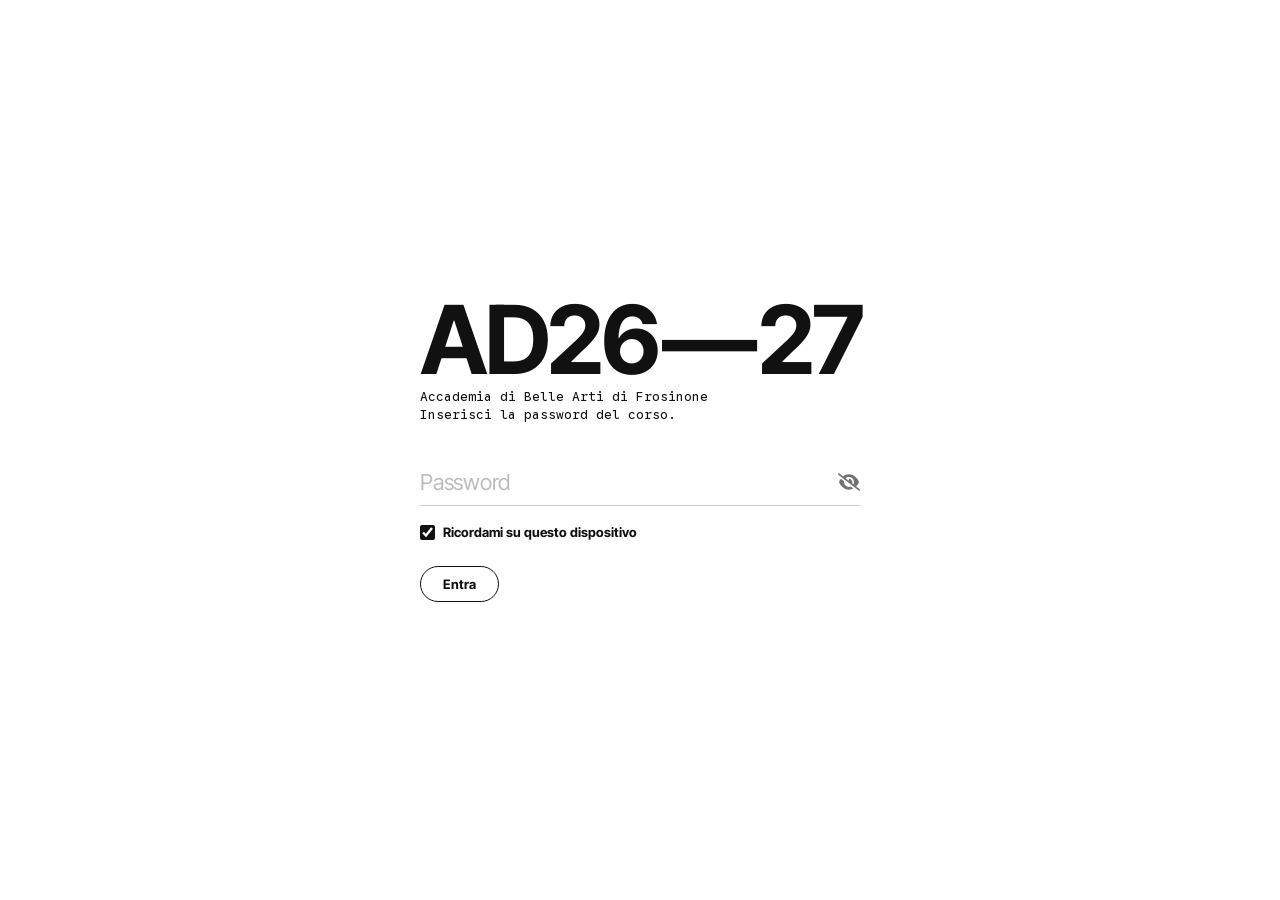
==== link.html @ f728c78e "Versione studenti 27.10 (v41): lezioni fino a W3, P2 aperta fino a 2.5; pagine Studenti e Link; pass" ====
<!DOCTYPE html>
<html class="staticrypt-html">
    <head>
        <meta name="robots" content="noindex" />
        <meta charset="utf-8" />
        <meta name="color-scheme" content="light" />
        <title>Art Direction 26/27</title>
        <meta name="viewport" content="width=device-width, initial-scale=1" />

        <!-- do not cache this page -->
        <meta http-equiv="cache-control" content="max-age=0" />
        <meta http-equiv="cache-control" content="no-cache" />
        <meta http-equiv="expires" content="0" />
        <meta http-equiv="expires" content="Tue, 01 Jan 1980 1:00:00 GMT" />
        <meta http-equiv="pragma" content="no-cache" />

        <style>
@font-face{font-family:"Inter Tight";src:url(fonts/inter-tight-latin-400-normal.woff2) format("woff2");font-weight:400}
@font-face{font-family:"Inter Tight";src:url(fonts/inter-tight-latin-700-normal.woff2) format("woff2");font-weight:700}
@font-face{font-family:"GSC";src:url(fonts/google-sans-code-latin-wght-normal.woff2) format("woff2");font-weight:100 900}
html,body{margin:0;height:100%;color-scheme:light}
.staticrypt-body{background:#fff;color:#111;font-family:"Inter Tight","Helvetica Neue",Arial,sans-serif;-webkit-font-smoothing:antialiased}
.hidden{display:none !important}
.staticrypt-content{min-height:100%;display:flex;align-items:center;justify-content:center;padding:20px;box-sizing:border-box}
.staticrypt-page{width:100%;max-width:440px}
.staticrypt-form{background:none;box-shadow:none;padding:0;margin:0}
.staticrypt-instructions{margin:0 0 34px}
.staticrypt-title{font-family:"Inter Tight","Helvetica Neue",Arial,sans-serif;font-weight:700;line-height:.8;letter-spacing:-.035em;margin:0 0 10px;white-space:nowrap;font-size:96px}.staticrypt-title .ad{display:inline-block;padding-top:.04em}.staticrypt-title .ad-dash{font-style:normal;margin-inline:.045em}
.staticrypt-instructions p:not(.staticrypt-title){font-family:"GSC",monospace;font-size:13px;line-height:1.45;margin:0;color:#111}
.staticrypt-hr{display:none}
.staticrypt-password-container{position:relative;border-bottom:1px solid #CACACA}
#staticrypt-password{width:100%;box-sizing:border-box;border:0;outline:0;background:transparent;font-family:"Inter Tight",sans-serif;font-size:22px;letter-spacing:-.01em;padding:10px 40px 10px 0;color:#111}
#staticrypt-password::placeholder{color:#bdbdbd}
.staticrypt-toggle-password-visibility{position:absolute;right:0;top:50%;transform:translateY(-50%);width:22px;height:22px;cursor:pointer;opacity:.55}
.staticrypt-remember{display:flex;align-items:center;gap:8px;font-size:13px;font-weight:700;margin:18px 0 0;cursor:pointer}
.staticrypt-remember input{width:15px;height:15px;margin:0;accent-color:#111}
.staticrypt-decrypt-button{margin-top:26px;font-family:"Inter Tight",sans-serif;font-size:13px;font-weight:700;color:#111;background:#fff;border:1px solid #111;border-radius:999px;padding:9px 22px;cursor:pointer;-webkit-appearance:none;appearance:none;transition:background .2s,color .2s}
.staticrypt-decrypt-button:hover,.staticrypt-decrypt-button:focus-visible{background:#111;color:#fff}
.staticrypt-spinner-container{height:100%;display:flex;align-items:center;justify-content:center}
.staticrypt-spinner{width:22px;height:22px;border:1.6px solid #111;border-right-color:transparent;border-radius:50%;animation:sp .8s linear infinite}
@keyframes sp{to{transform:rotate(360deg)}}
</style>
    </head>

    <body class="staticrypt-body">
        <div id="staticrypt_loading" class="staticrypt-spinner-container">
            <div class="staticrypt-spinner"></div>
        </div>

        <div id="staticrypt_content" class="staticrypt-content hidden">
            <div class="staticrypt-page">
                <div class="staticrypt-form">
                    <div class="staticrypt-instructions">
                        <p class="staticrypt-title" aria-label="Art Direction 2026–27"><span class="ad">AD26<i class="ad-dash">—</i>27</span></p>
                        <p>Accademia di Belle Arti di Frosinone<br>Inserisci la password del corso.</p>
                    </div>

                    <hr class="staticrypt-hr" />

                    <form id="staticrypt-form" action="#" method="post">
                        <div class="staticrypt-password-container">
                            <input
                                id="staticrypt-password"
                                type="password"
                                name="password"
                                placeholder="Password"
                                autofocus
                            />

                            <img
                                class="staticrypt-toggle-password-visibility"
                                alt="Show password"
                                title="Show password"
                                src="[data-uri]"
                            />
                        </div>

                        <label id="staticrypt-remember-label" class="staticrypt-remember hidden">
                            <input id="staticrypt-remember" type="checkbox" name="remember" checked />
                            Ricordami su questo dispositivo
                        </label>

                        <input type="submit" class="staticrypt-decrypt-button" value="Entra" />
                    </form>
                </div>
            </div>
        </div>

        <script>
            // these variables will be filled when generating the file - the template format is 'variable_name'
            const staticryptInitiator = ((function(){
  const exports = {};
  const cryptoEngine = ((function(){
  const exports = {};
  const { subtle } = crypto;

const IV_BITS = 16 * 8;
const HEX_BITS = 4;
const ENCRYPTION_ALGO = "AES-CBC";

/**
 * Translates between utf8 encoded hexadecimal strings
 * and Uint8Array bytes.
 */
const HexEncoder = {
    /**
     * hex string -> bytes
     * @param {string} hexString
     * @returns {Uint8Array}
     */
    parse: function (hexString) {
        if (hexString.length % 2 !== 0) throw "Invalid hexString";
        const arrayBuffer = new Uint8Array(hexString.length / 2);

        for (let i = 0; i < hexString.length; i += 2) {
            const byteValue = parseInt(hexString.substring(i, i + 2), 16);
            if (isNaN(byteValue)) {
                throw "Invalid hexString";
            }
            arrayBuffer[i / 2] = byteValue;
        }
        return arrayBuffer;
    },

    /**
     * bytes -> hex string
     * @param {Uint8Array} bytes
     * @returns {string}
     */
    stringify: function (bytes) {
        const hexBytes = [];

        for (let i = 0; i < bytes.length; ++i) {
            let byteString = bytes[i].toString(16);
            if (byteString.length < 2) {
                byteString = "0" + byteString;
            }
            hexBytes.push(byteString);
        }
        return hexBytes.join("");
    },
};

/**
 * Translates between utf8 strings and Uint8Array bytes.
 */
const UTF8Encoder = {
    parse: function (str) {
        return new TextEncoder().encode(str);
    },

    stringify: function (bytes) {
        return new TextDecoder().decode(bytes);
    },
};

/**
 * Salt and encrypt a msg with a password.
 */
async function encrypt(msg, hashedPassword) {
    // Must be 16 bytes, unpredictable, and preferably cryptographically random. However, it need not be secret.
    // https://developer.mozilla.org/en-US/docs/Web/API/SubtleCrypto/encrypt#parameters
    const iv = crypto.getRandomValues(new Uint8Array(IV_BITS / 8));

    const key = await subtle.importKey("raw", HexEncoder.parse(hashedPassword), ENCRYPTION_ALGO, false, ["encrypt"]);

    const encrypted = await subtle.encrypt(
        {
            name: ENCRYPTION_ALGO,
            iv: iv,
        },
        key,
        UTF8Encoder.parse(msg)
    );

    // iv will be 32 hex characters, we prepend it to the ciphertext for use in decryption
    return HexEncoder.stringify(iv) + HexEncoder.stringify(new Uint8Array(encrypted));
}
exports.encrypt = encrypt;

/**
 * Decrypt a salted msg using a password.
 *
 * @param {string} encryptedMsg
 * @param {string} hashedPassword
 * @returns {Promise<string>}
 */
async function decrypt(encryptedMsg, hashedPassword) {
    const ivLength = IV_BITS / HEX_BITS;
    const iv = HexEncoder.parse(encryptedMsg.substring(0, ivLength));
    const encrypted = encryptedMsg.substring(ivLength);

    const key = await subtle.importKey("raw", HexEncoder.parse(hashedPassword), ENCRYPTION_ALGO, false, ["decrypt"]);

    const outBuffer = await subtle.decrypt(
        {
            name: ENCRYPTION_ALGO,
            iv: iv,
        },
        key,
        HexEncoder.parse(encrypted)
    );

    return UTF8Encoder.stringify(new Uint8Array(outBuffer));
}
exports.decrypt = decrypt;

/**
 * Salt and hash the password so it can be stored in localStorage without opening a password reuse vulnerability.
 *
 * @param {string} password
 * @param {string} salt
 * @returns {Promise<string>}
 */
async function hashPassword(password, salt) {
    // we hash the password in multiple steps, each adding more iterations. This is because we used to allow less
    // iterations, so for backward compatibility reasons, we need to support going from that to more iterations.
    let hashedPassword = await hashLegacyRound(password, salt);

    hashedPassword = await hashSecondRound(hashedPassword, salt);

    return hashThirdRound(hashedPassword, salt);
}
exports.hashPassword = hashPassword;

/**
 * This hashes the password with 1k iterations. This is a low number, we need this function to support backwards
 * compatibility.
 *
 * @param {string} password
 * @param {string} salt
 * @returns {Promise<string>}
 */
function hashLegacyRound(password, salt) {
    return pbkdf2(password, salt, 1000, "SHA-1");
}
exports.hashLegacyRound = hashLegacyRound;

/**
 * Add a second round of iterations. This is because we used to use 1k, so for backwards compatibility with
 * remember-me/autodecrypt links, we need to support going from that to more iterations.
 *
 * @param hashedPassword
 * @param salt
 * @returns {Promise<string>}
 */
function hashSecondRound(hashedPassword, salt) {
    return pbkdf2(hashedPassword, salt, 14000, "SHA-256");
}
exports.hashSecondRound = hashSecondRound;

/**
 * Add a third round of iterations to bring total number to 600k. This is because we used to use 1k, then 15k, so for
 * backwards compatibility with remember-me/autodecrypt links, we need to support going from that to more iterations.
 *
 * @param hashedPassword
 * @param salt
 * @returns {Promise<string>}
 */
function hashThirdRound(hashedPassword, salt) {
    return pbkdf2(hashedPassword, salt, 585000, "SHA-256");
}
exports.hashThirdRound = hashThirdRound;

/**
 * Salt and hash the password so it can be stored in localStorage without opening a password reuse vulnerability.
 *
 * @param {string} password
 * @param {string} salt
 * @param {int} iterations
 * @param {string} hashAlgorithm
 * @returns {Promise<string>}
 */
async function pbkdf2(password, salt, iterations, hashAlgorithm) {
    const key = await subtle.importKey("raw", UTF8Encoder.parse(password), "PBKDF2", false, ["deriveBits"]);

    const keyBytes = await subtle.deriveBits(
        {
            name: "PBKDF2",
            hash: hashAlgorithm,
            iterations,
            salt: UTF8Encoder.parse(salt),
        },
        key,
        256
    );

    return HexEncoder.stringify(new Uint8Array(keyBytes));
}

function generateRandomSalt() {
    const bytes = crypto.getRandomValues(new Uint8Array(128 / 8));

    return HexEncoder.stringify(new Uint8Array(bytes));
}
exports.generateRandomSalt = generateRandomSalt;

async function signMessage(hashedPassword, message) {
    const key = await subtle.importKey(
        "raw",
        HexEncoder.parse(hashedPassword),
        {
            name: "HMAC",
            hash: "SHA-256",
        },
        false,
        ["sign"]
    );
    const signature = await subtle.sign("HMAC", key, UTF8Encoder.parse(message));

    return HexEncoder.stringify(new Uint8Array(signature));
}
exports.signMessage = signMessage;

function getRandomAlphanum() {
    const possibleCharacters = "abcdefghijklmnopqrstuvwxyzABCDEFGHIJKLMNOPQRSTUVWXYZ0123456789";

    let byteArray;
    let parsedInt;

    // Keep generating new random bytes until we get a value that falls
    // within a range that can be evenly divided by possibleCharacters.length
    do {
        byteArray = crypto.getRandomValues(new Uint8Array(1));
        // extract the lowest byte to get an int from 0 to 255 (probably unnecessary, since we're only generating 1 byte)
        parsedInt = byteArray[0] & 0xff;
    } while (parsedInt >= 256 - (256 % possibleCharacters.length));

    // Take the modulo of the parsed integer to get a random number between 0 and totalLength - 1
    const randomIndex = parsedInt % possibleCharacters.length;

    return possibleCharacters[randomIndex];
}

/**
 * Generate a random string of a given length.
 *
 * @param {int} length
 * @returns {string}
 */
function generateRandomString(length) {
    let randomString = "";

    for (let i = 0; i < length; i++) {
        randomString += getRandomAlphanum();
    }

    return randomString;
}
exports.generateRandomString = generateRandomString;

  return exports;
})());
const codec = ((function(){
  const exports = {};
  /**
 * Initialize the codec with the provided cryptoEngine - this return functions to encode and decode messages.
 *
 * @param cryptoEngine - the engine to use for encryption / decryption
 */
function init(cryptoEngine) {
    const exports = {};

    /**
     * Top-level function for encoding a message.
     * Includes password hashing, encryption, and signing.
     *
     * @param {string} msg
     * @param {string} password
     * @param {string} salt
     *
     * @returns {string} The encoded text
     */
    async function encode(msg, password, salt) {
        const hashedPassword = await cryptoEngine.hashPassword(password, salt);

        const encrypted = await cryptoEngine.encrypt(msg, hashedPassword);

        // we use the hashed password in the HMAC because this is effectively what will be used a password (so we can store
        // it in localStorage safely, we don't use the clear text password)
        const hmac = await cryptoEngine.signMessage(hashedPassword, encrypted);

        return hmac + encrypted;
    }
    exports.encode = encode;

    /**
     * Encode using a password that has already been hashed. This is useful to encode multiple messages in a row, that way
     * we don't need to hash the password multiple times.
     *
     * @param {string} msg
     * @param {string} hashedPassword
     *
     * @returns {string} The encoded text
     */
    async function encodeWithHashedPassword(msg, hashedPassword) {
        const encrypted = await cryptoEngine.encrypt(msg, hashedPassword);

        // we use the hashed password in the HMAC because this is effectively what will be used a password (so we can store
        // it in localStorage safely, we don't use the clear text password)
        const hmac = await cryptoEngine.signMessage(hashedPassword, encrypted);

        return hmac + encrypted;
    }
    exports.encodeWithHashedPassword = encodeWithHashedPassword;

    /**
     * Top-level function for decoding a message.
     * Includes signature check and decryption.
     *
     * @param {string} signedMsg
     * @param {string} hashedPassword
     * @param {string} salt
     * @param {int} backwardCompatibleAttempt
     * @param {string} originalPassword
     *
     * @returns {Object} {success: true, decoded: string} | {success: false, message: string}
     */
    async function decode(signedMsg, hashedPassword, salt, backwardCompatibleAttempt = 0, originalPassword = "") {
        const encryptedHMAC = signedMsg.substring(0, 64);
        const encryptedMsg = signedMsg.substring(64);
        const decryptedHMAC = await cryptoEngine.signMessage(hashedPassword, encryptedMsg);

        if (decryptedHMAC !== encryptedHMAC) {
            // we have been raising the number of iterations in the hashing algorithm multiple times, so to support the old
            // remember-me/autodecrypt links we need to try bringing the old hashes up to speed.
            originalPassword = originalPassword || hashedPassword;
            if (backwardCompatibleAttempt === 0) {
                const updatedHashedPassword = await cryptoEngine.hashThirdRound(originalPassword, salt);

                return decode(signedMsg, updatedHashedPassword, salt, backwardCompatibleAttempt + 1, originalPassword);
            }
            if (backwardCompatibleAttempt === 1) {
                let updatedHashedPassword = await cryptoEngine.hashSecondRound(originalPassword, salt);
                updatedHashedPassword = await cryptoEngine.hashThirdRound(updatedHashedPassword, salt);

                return decode(signedMsg, updatedHashedPassword, salt, backwardCompatibleAttempt + 1, originalPassword);
            }

            return { success: false, message: "Signature mismatch" };
        }

        return {
            success: true,
            decoded: await cryptoEngine.decrypt(encryptedMsg, hashedPassword),
        };
    }
    exports.decode = decode;

    return exports;
}
exports.init = init;

  return exports;
})());
const decode = codec.init(cryptoEngine).decode;

/**
 * Initialize the staticrypt module, that exposes functions callbable by the password_template.
 *
 * @param {{
 *  staticryptEncryptedMsgUniqueVariableName: string,
 *  isRememberEnabled: boolean,
 *  rememberDurationInDays: number,
 *  staticryptSaltUniqueVariableName: string,
 * }} staticryptConfig - object of data that is stored on the password_template at encryption time.
 *
 * @param {{
 *  rememberExpirationKey: string,
 *  rememberPassphraseKey: string,
 *  replaceHtmlCallback: function,
 *  clearLocalStorageCallback: function,
 * }} templateConfig - object of data that can be configured by a custom password_template.
 */
function init(staticryptConfig, templateConfig) {
    const exports = {};

    /**
     * Decrypt our encrypted page, replace the whole HTML.
     *
     * @param {string} hashedPassword
     * @returns {Promise<boolean>}
     */
    async function decryptAndReplaceHtml(hashedPassword) {
        const { staticryptEncryptedMsgUniqueVariableName, staticryptSaltUniqueVariableName } = staticryptConfig;
        const { replaceHtmlCallback } = templateConfig;

        const result = await decode(
            staticryptEncryptedMsgUniqueVariableName,
            hashedPassword,
            staticryptSaltUniqueVariableName
        );
        if (!result.success) {
            return false;
        }
        const plainHTML = result.decoded;

        // if the user configured a callback call it, otherwise just replace the whole HTML
        if (typeof replaceHtmlCallback === "function") {
            replaceHtmlCallback(plainHTML);
        } else {
            document.write(plainHTML);
            document.close();
        }

        return true;
    }

    /**
     * Attempt to decrypt the page and replace the whole HTML.
     *
     * @param {string} password
     * @param {boolean} isRememberChecked
     *
     * @returns {Promise<{isSuccessful: boolean, hashedPassword?: string}>} - we return an object, so that if we want to
     *   expose more information in the future we can do it without breaking the password_template
     */
    async function handleDecryptionOfPage(password, isRememberChecked) {
        const { staticryptSaltUniqueVariableName } = staticryptConfig;

        // decrypt and replace the whole page
        const hashedPassword = await cryptoEngine.hashPassword(password, staticryptSaltUniqueVariableName);
        return handleDecryptionOfPageFromHash(hashedPassword, isRememberChecked);
    }
    exports.handleDecryptionOfPage = handleDecryptionOfPage;

    async function handleDecryptionOfPageFromHash(hashedPassword, isRememberChecked) {
        const { isRememberEnabled, rememberDurationInDays } = staticryptConfig;
        const { rememberExpirationKey, rememberPassphraseKey } = templateConfig;

        const isDecryptionSuccessful = await decryptAndReplaceHtml(hashedPassword);

        if (!isDecryptionSuccessful) {
            return {
                isSuccessful: false,
                hashedPassword,
            };
        }

        // remember the hashedPassword and set its expiration if necessary
        if (isRememberEnabled && isRememberChecked) {
            window.localStorage.setItem(rememberPassphraseKey, hashedPassword);

            // set the expiration if the duration isn't 0 (meaning no expiration)
            if (rememberDurationInDays > 0) {
                window.localStorage.setItem(
                    rememberExpirationKey,
                    (new Date().getTime() + rememberDurationInDays * 24 * 60 * 60 * 1000).toString()
                );
            }
        }

        return {
            isSuccessful: true,
            hashedPassword,
        };
    }
    exports.handleDecryptionOfPageFromHash = handleDecryptionOfPageFromHash;

    /**
     * Clear localstorage from staticrypt related values
     */
    function clearLocalStorage() {
        const { clearLocalStorageCallback, rememberExpirationKey, rememberPassphraseKey } = templateConfig;

        if (typeof clearLocalStorageCallback === "function") {
            clearLocalStorageCallback();
        } else {
            localStorage.removeItem(rememberPassphraseKey);
            localStorage.removeItem(rememberExpirationKey);
        }
    }

    async function handleDecryptOnLoad() {
        let isSuccessful = await decryptOnLoadFromUrl();

        if (!isSuccessful) {
            isSuccessful = await decryptOnLoadFromRememberMe();
        }

        return { isSuccessful };
    }
    exports.handleDecryptOnLoad = handleDecryptOnLoad;

    /**
     * Clear storage if we are logging out
     *
     * @returns {boolean} - whether we logged out
     */
    function logoutIfNeeded() {
        const logoutKey = "staticrypt_logout";

        // handle logout through query param
        const queryParams = new URLSearchParams(window.location.search);
        if (queryParams.has(logoutKey)) {
            clearLocalStorage();
            return true;
        }

        // handle logout through URL fragment
        const hash = window.location.hash.substring(1);
        if (hash.includes(logoutKey)) {
            clearLocalStorage();
            return true;
        }

        return false;
    }

    /**
     * To be called on load: check if we want to try to decrypt and replace the HTML with the decrypted content, and
     * try to do it if needed.
     *
     * @returns {Promise<boolean>} true if we derypted and replaced the whole page, false otherwise
     */
    async function decryptOnLoadFromRememberMe() {
        const { rememberDurationInDays } = staticryptConfig;
        const { rememberExpirationKey, rememberPassphraseKey } = templateConfig;

        // if we are login out, terminate
        if (logoutIfNeeded()) {
            return false;
        }

        // if there is expiration configured, check if we're not beyond the expiration
        if (rememberDurationInDays && rememberDurationInDays > 0) {
            const expiration = localStorage.getItem(rememberExpirationKey),
                isExpired = expiration && new Date().getTime() > parseInt(expiration);

            if (isExpired) {
                clearLocalStorage();
                return false;
            }
        }

        const hashedPassword = localStorage.getItem(rememberPassphraseKey);

        if (hashedPassword) {
            // try to decrypt
            const isDecryptionSuccessful = await decryptAndReplaceHtml(hashedPassword);

            // if the decryption is unsuccessful the password might be wrong - silently clear the saved data and let
            // the user fill the password form again
            if (!isDecryptionSuccessful) {
                clearLocalStorage();
                return false;
            }

            return true;
        }

        return false;
    }

    async function decryptOnLoadFromUrl() {
        const passwordKey = "staticrypt_pwd";
        const rememberMeKey = "remember_me";

        // try to get the password from the query param (for backward compatibility - we now want to avoid this method,
        // since it sends the hashed password to the server which isn't needed)
        const queryParams = new URLSearchParams(window.location.search);
        const hashedPasswordQuery = queryParams.get(passwordKey);
        const rememberMeQuery = queryParams.get(rememberMeKey);

        const urlFragment = window.location.hash.substring(1);
        // get the password from the url fragment
        const hashedPasswordRegexMatch = urlFragment.match(new RegExp(passwordKey + "=([^&]*)"));
        const hashedPasswordFragment = hashedPasswordRegexMatch ? hashedPasswordRegexMatch[1] : null;
        const rememberMeFragment = urlFragment.includes(rememberMeKey);

        const hashedPassword = hashedPasswordFragment || hashedPasswordQuery;
        const rememberMe = rememberMeFragment || rememberMeQuery;

        if (hashedPassword) {
            return handleDecryptionOfPageFromHash(hashedPassword, rememberMe);
        }

        return false;
    }

    return exports;
}
exports.init = init;

  return exports;
})());
            const templateError = "Password non corretta",
                templateToggleAltShow = "Show password",
                templateToggleAltHide = "Hide password",
                isRememberEnabled = true,
                staticryptConfig = {"staticryptEncryptedMsgUniqueVariableName":"[base64]","isRememberEnabled":true,"rememberDurationInDays":30,"staticryptSaltUniqueVariableName":"b821e0aa10d270e2ea5f87ff5c4ee084"};

            // you can edit these values to customize some of the behavior of StatiCrypt
            const templateConfig = {
                rememberExpirationKey: "staticrypt_expiration",
                rememberPassphraseKey: "staticrypt_passphrase",
                replaceHtmlCallback: function (html) {
                    // 27.10: la pagina resta nascosta finché style.css non è caricato (niente lampo di testo senza stile), come in Design editoriale
                    html = html.replace(/<head([^>]*)>/i, '<head$1><style id="sc-pre">html{visibility:hidden}</style>');
                    html = html.replace(/<body([^>]*)>/i, '<body$1><scr' + 'ipt>(function(){var s=document.getElementById("sc-pre");if(s)s.remove();})();<\/script>');
                    document.write(html);
                    document.close();
                },
                clearLocalStorageCallback: null,
            };

            // init the staticrypt engine
            const staticrypt = staticryptInitiator.init(staticryptConfig, templateConfig);

            const SESSION_KEY = "staticrypt_sessione";

            // try to automatically decrypt on load if there is a saved password
            window.onload = async function () {
                let { isSuccessful } = await staticrypt.handleDecryptOnLoad();

                // 27.10: senza «Ricordami» la password vale per la sessione del browser (sessionStorage),
                // così passando tra Lezioni, Studenti e Link non viene richiesta di nuovo
                if (!isSuccessful) {
                    let h = null;
                    try { h = sessionStorage.getItem(SESSION_KEY); } catch (e) {}
                    if (h) {
                        ({ isSuccessful } = await staticrypt.handleDecryptionOfPageFromHash(h, false));
                        if (!isSuccessful) { try { sessionStorage.removeItem(SESSION_KEY); } catch (e) {} }
                    }
                }

                // if we didn't decrypt anything on load, show the password prompt. Otherwise the content has already been
                // replaced, no need to do anything
                if (!isSuccessful) {
                    // hide loading screen
                    document.getElementById("staticrypt_loading").classList.add("hidden");
                    document.getElementById("staticrypt_content").classList.remove("hidden");
                    document.getElementById("staticrypt-password").focus();

                    // show the remember me checkbox
                    if (isRememberEnabled) {
                        document.getElementById("staticrypt-remember-label").classList.remove("hidden");
                    }
                }
            };

            // toggle password visibility
            const toggleIcon = document.querySelector(".staticrypt-toggle-password-visibility");
            // these two icons are coming from FontAwesome
            const imgSrcEyeClosed =
                "[data-uri]";
            const imgSrcEyeOpened =
                "[data-uri]";
            toggleIcon.addEventListener("click", function () {
                const passwordInput = document.getElementById("staticrypt-password");
                if (passwordInput.type === "password") {
                    passwordInput.type = "text";
                    toggleIcon.src = imgSrcEyeOpened;
                    toggleIcon.alt = templateToggleAltHide;
                    toggleIcon.title = templateToggleAltHide;
                } else {
                    passwordInput.type = "password";
                    toggleIcon.src = imgSrcEyeClosed;
                    toggleIcon.alt = templateToggleAltShow;
                    toggleIcon.title = templateToggleAltShow;
                }
            });

            // handle password form submission
            document.getElementById("staticrypt-form").addEventListener("submit", async function (e) {
                e.preventDefault();

                const password = document.getElementById("staticrypt-password").value,
                    isRememberChecked = document.getElementById("staticrypt-remember").checked;

                const { isSuccessful, hashedPassword } = await staticrypt.handleDecryptionOfPage(password, isRememberChecked);

                if (isSuccessful && hashedPassword) {
                    try { sessionStorage.setItem(SESSION_KEY, hashedPassword); } catch (e) {}
                }

                if (!isSuccessful) {
                    alert(templateError);
                }
            });
        </script>
    <script>
(function () {
  function fit() {
    var t = document.querySelector('.staticrypt-title'), a = t && t.querySelector('.ad'), w = t && t.parentNode.clientWidth;
    if (!a || !w) return;
    t.style.fontSize = '100px';
    t.style.fontSize = (100 * w / a.getBoundingClientRect().width) + 'px';
  }
  if (document.fonts && document.fonts.ready) document.fonts.ready.then(fit);
  window.addEventListener('load', fit); window.addEventListener('resize', fit);
  new MutationObserver(fit).observe(document.getElementById('staticrypt_content'), { attributes: true, attributeFilter: ['class'] });
})();
</script>
</body>
</html>
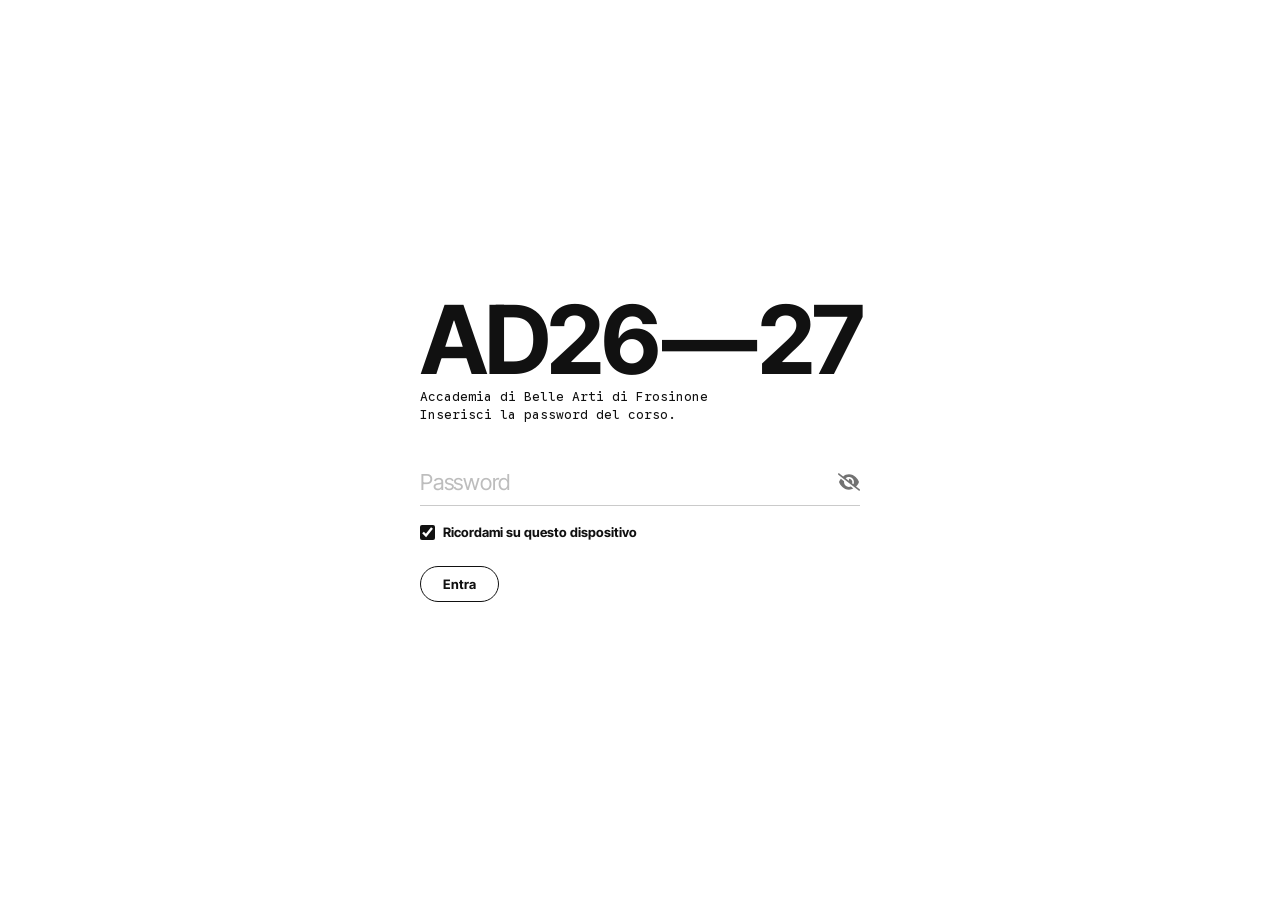
==== commit 8f61b90f: "Link: nuova sezione AI (piattaforme dal canale Are.na AI platforms) Co-Authored-By: Claude Opus 5.5 " ====
--- a/link.html
+++ b/link.html
@@ -1,7 +1,7 @@
 <!DOCTYPE html>
 <html class="staticrypt-html">
     <head>
-        <meta name="robots" content="noindex" />
+<meta name="robots" content="noindex" />
         <meta charset="utf-8" />
         <meta name="color-scheme" content="light" />
         <title>Art Direction 26/27</title>
@@ -688,7 +688,7 @@
                 templateToggleAltShow = "Show password",
                 templateToggleAltHide = "Hide password",
                 isRememberEnabled = true,
-                staticryptConfig = {"staticryptEncryptedMsgUniqueVariableName":"[base64]","isRememberEnabled":true,"rememberDurationInDays":30,"staticryptSaltUniqueVariableName":"b821e0aa10d270e2ea5f87ff5c4ee084"};
+                staticryptConfig = {"staticryptEncryptedMsgUniqueVariableName":"[base64]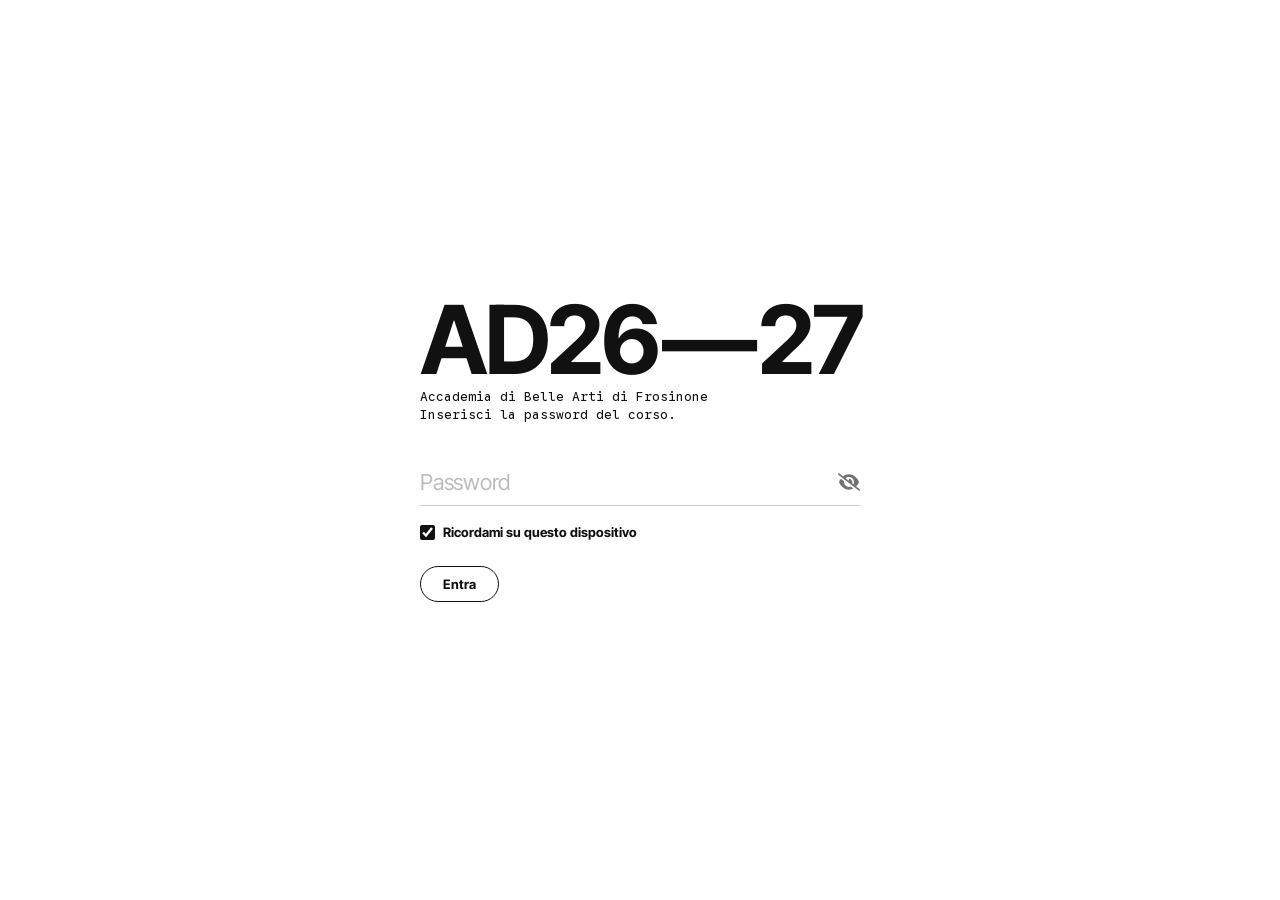
==== commit 6f182434: "v49: W1–W4 aperte (P3 Strategia culturale), W5 solo esercitazione E5; style.css?v=49-1, video intro " ====
--- a/link.html
+++ b/link.html
@@ -688,7 +688,7 @@
                 templateToggleAltShow = "Show password",
                 templateToggleAltHide = "Hide password",
                 isRememberEnabled = true,
-                staticryptConfig = {"staticryptEncryptedMsgUniqueVariableName":"[base64]","isRememberEnabled":true,"rememberDurationInDays":30,"staticryptSaltUniqueVariableName":"b821e0aa10d270e2ea5f87ff5c4ee084"};
+                staticryptConfig = {"staticryptEncryptedMsgUniqueVariableName":"[base64]